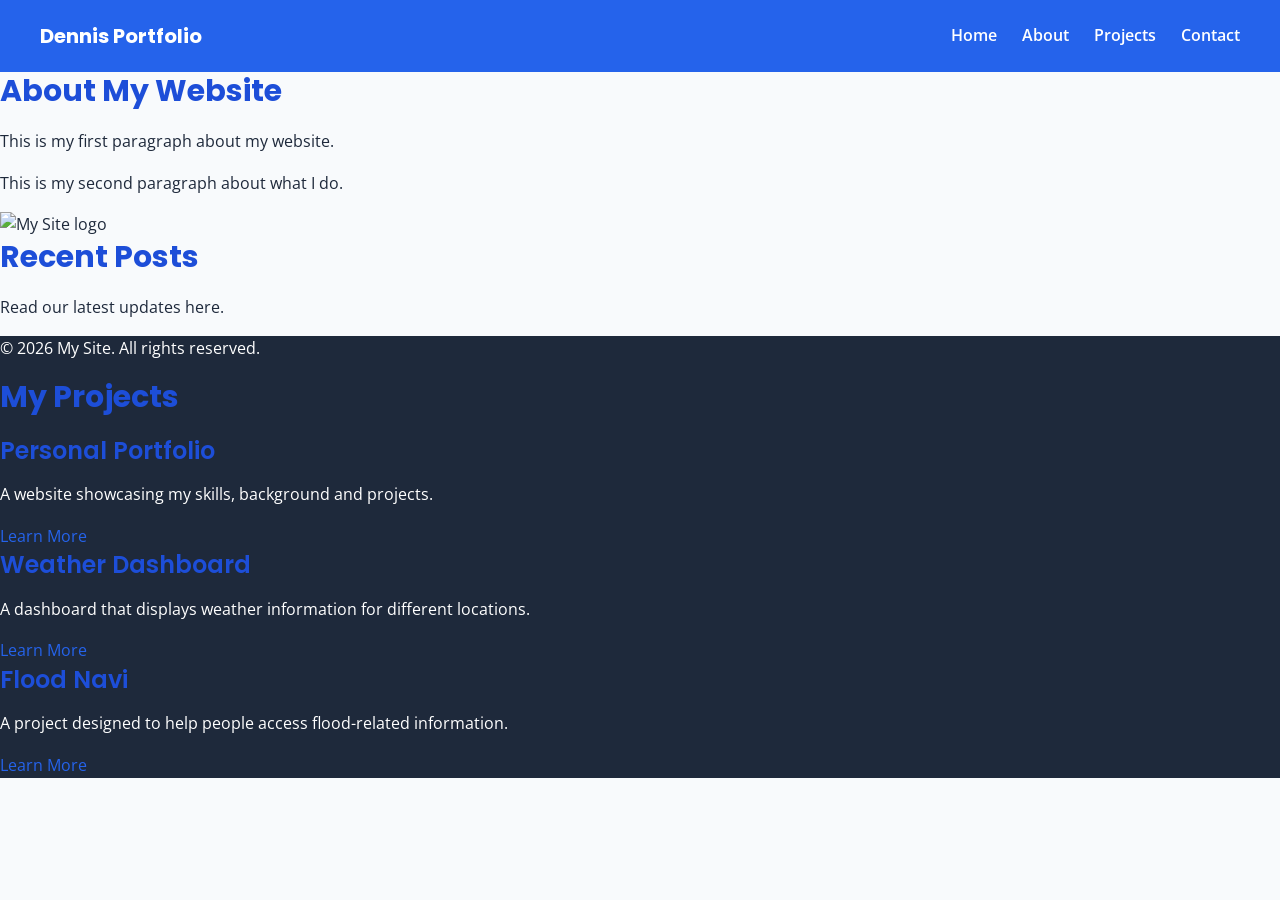
==== index.html @ c7c13a22 "Add project section with project cards Added a new section for projects with cards showcasing person" ====
<!DOCTYPE html>
<html lang="en">
<head>
    <meta charset="UTF-8">
    <meta name="viewport" content="width=device-width, initial-scale=1.0">
    <title>My Site</title>
   <link rel="stylesheet" href="styles.css"> 
</head>
<body>

<header class="navbar">
    <div class="logo">
        Dennis Portfolio
    </div>

    <nav class="nav-links">
        <a href="index.html">Home</a>
        <a href="about.html">About</a>
        <a href="project.html">Projects</a>
        <a href="contact.html">Contact</a>
    </nav>
</header>



    <main>
        <article>
            <h2>About My Website</h2>
            <p>This is my first paragraph about my website.</p>
            <p>This is my second paragraph about what I do.</p>

            <img src="logo.png" alt="My Site logo">
        </article>

        <aside>
            <h2>Recent Posts</h2>
            <p>Read our latest updates here.</p>
        </aside>
    </main>

    <footer>
        <p>&copy; 2026 My Site. All rights reserved.</p>
<section class="card-section">
    <h2>My Projects</h2>

    <div class="card-container">

        <div class="flex-card">
            <h3>Personal Portfolio</h3>
            <p>A website showcasing my skills, background and projects.</p>
            <a href="about.html" class="card-link">Learn More</a>
        </div>

        <div class="flex-card">
            <h3>Weather Dashboard</h3>
            <p>A dashboard that displays weather information for different locations.</p>
            <a href="#" class="card-link">Learn More</a>
        </div>

        <div class="flex-card">
            <h3>Flood Navi</h3>
            <p>A project designed to help people access flood-related information.</p>
            <a href="#" class="card-link">Learn More</a>
        </div>

    </div>
</section>

        
    </footer>

</body>
</html>
---- styles.css ----
/* =================================
   1. GOOGLE FONTS
================================= */

@import url('https://fonts.googleapis.com/css2?family=Open+Sans:wght@400;500;600;700&family=Poppins:wght@400;500;600;700;800&display=swap');


/* =================================
   2. CSS VARIABLES
================================= */

:root {

    /* COLOR SYSTEM */
    --color-primary: #2563EB;
    --color-secondary: #F59E0B;
    --color-background: #F8FAFC;
    --color-text: #1E293B;
    --color-muted: #64748B;

    /* PRIMARY VARIATIONS */
    --color-primary-light: #DBEAFE;
    --color-primary-dark: #1D4ED8;

    /* TYPOGRAPHY TYPE SCALE */
    --font-xs: 0.75rem;      /* 12px */
    --font-sm: 0.875rem;     /* 14px */
    --font-base: 1rem;       /* 16px */
    --font-lg: 1.125rem;     /* 18px */
    --font-xl: 1.25rem;      /* 20px */
    --font-2xl: 1.5rem;      /* 24px */
    --font-3xl: 1.875rem;    /* 30px */
    --font-4xl: 2.25rem;     /* 36px */
}


/* =================================
   3. RESET DEFAULT STYLES
================================= */

* {
    margin: 0;
    padding: 0;
    box-sizing: border-box;
}


/* =================================
   4. BASE TYPOGRAPHY
================================= */

body {
    font-family: 'Open Sans', sans-serif;
    font-size: var(--font-base);
    line-height: 1.6;
    color: var(--color-text);
    background-color: var(--color-background);
}


/* =================================
   5. HEADING STYLES
================================= */

h1, h2, h3, h4, h5, h6 {
    font-family: 'Poppins', sans-serif;
    color: var(--color-primary-dark);
    line-height: 1.3;
}

h1 {
    font-size: var(--font-4xl);
    font-weight: 800;
    margin-bottom: 20px;
}

h2 {
    font-size: var(--font-3xl);
    font-weight: 700;
    margin-bottom: 18px;
}

h3 {
    font-size: var(--font-2xl);
    font-weight: 600;
    margin-bottom: 16px;
}

h4 {
    font-size: var(--font-xl);
    font-weight: 600;
    margin-bottom: 14px;
}

h5 {
    font-size: var(--font-lg);
    font-weight: 500;
    margin-bottom: 12px;
}

h6 {
    font-size: var(--font-base);
    font-weight: 500;
    margin-bottom: 10px;
}


/* =================================
   6. PARAGRAPHS AND SMALL TEXT
================================= */

p {
    font-size: var(--font-base);
    margin-bottom: 16px;
}

small {
    font-size: var(--font-sm);
    color: var(--color-muted);
}


/* =================================
   7. LINKS
================================= */

a {
    color: var(--color-primary);
    text-decoration: none;
    transition: color 0.3s ease;
}

a:hover {
    color: var(--color-primary-dark);
    text-decoration: underline;
}


/* =================================
   8. BUTTONS
================================= */

button {
    font-family: 'Poppins', sans-serif;
    font-size: var(--font-sm);
    font-weight: 600;
    padding: 10px 20px;
    background-color: var(--color-primary);
    color: white;
    border: none;
    border-radius: 5px;
    cursor: pointer;
    transition: background-color 0.3s ease;
}

button:hover {
    background-color: var(--color-primary-dark);
}


/* =================================
   9. HEADER AND FOOTER
================================= */

header {
    background-color: var(--color-primary);
    color: white;
}

footer {
    background-color: var(--color-text);
    color: white;
}


/* =================================
   10. CARD COMPONENT
================================= */

.card {
    background-color: white;
    border: 1px solid var(--color-muted);
}


/* =================================
   11. HIGHLIGHT ELEMENTS
================================= */

.highlight {
    color: var(--color-secondary);
}

/* =================================
   TASK 4.1: FLEXBOX NAVIGATION BAR
================================= */

.navbar {
    display: flex;
    justify-content: space-between;
    align-items: center;
    padding: 20px 40px;
    background-color: var(--color-primary);
}

.logo {
    color: white;
    font-family: 'Poppins', sans-serif;
    font-size: var(--font-xl);
    font-weight: 700;
}

.nav-links {
    display: flex;
    gap: 25px;
    align-items: center;
}

.nav-links a {
    color: white;
    text-decoration: none;
    font-weight: 600;
}

.nav-links a:hover {
    color: var(--color-secondary);
}

/* Responsive layout for small screens */
@media (max-width: 600px) {
    .navbar {
        flex-direction: column;
        gap: 15px;
        padding: 20px;
    }

    .nav-links {
        flex-wrap: wrap;
        justify-content: center;
        gap: 15px;
    }
}
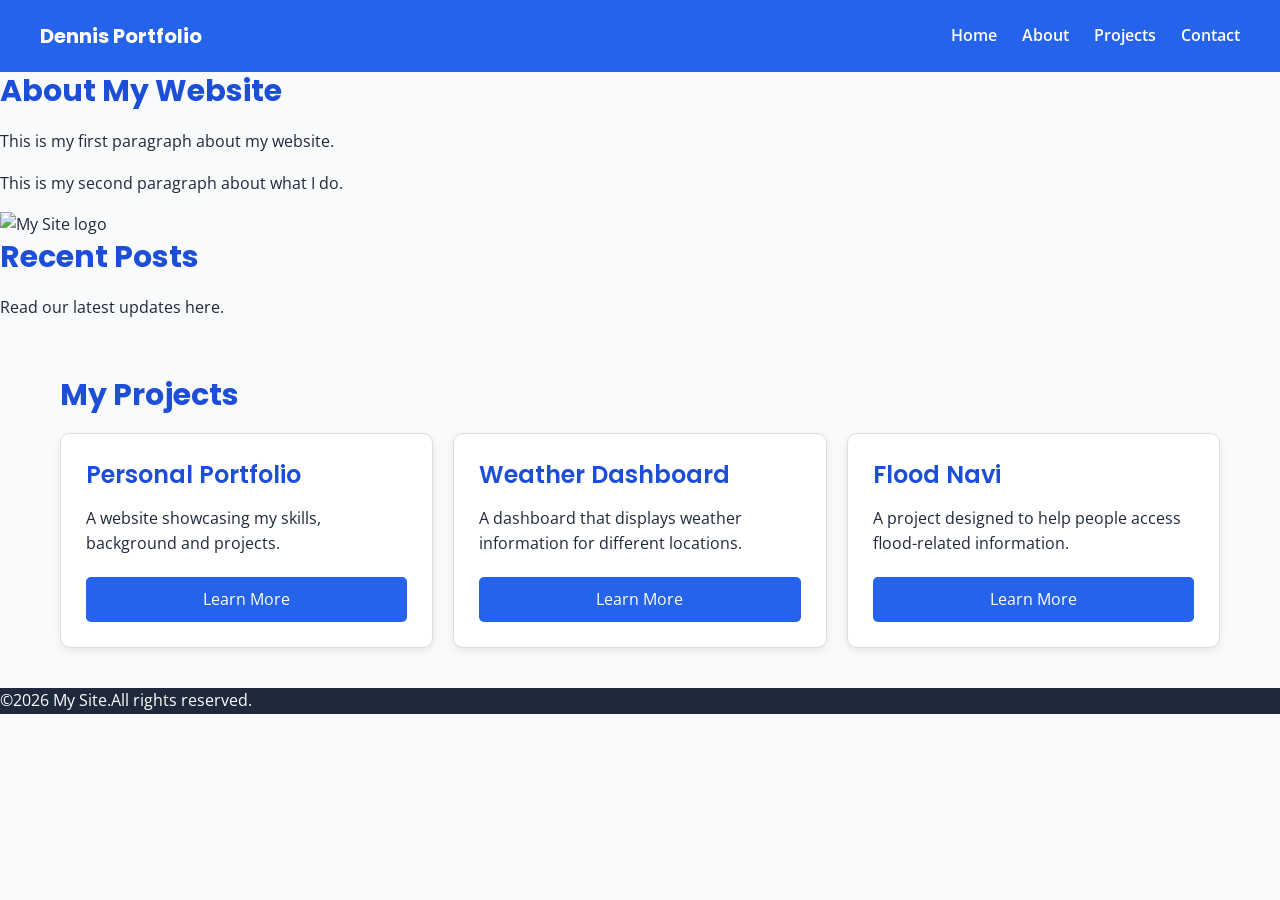
==== commit 45195933: "Fix HTML structure and formatting issues" ====
--- a/index.html
+++ b/index.html
@@ -39,8 +39,7 @@
         </aside>
     </main>
 
-    <footer>
-        <p>&copy; 2026 My Site. All rights reserved.</p>
+    
 <section class="card-section">
     <h2>My Projects</h2>
 
@@ -66,6 +65,9 @@
 
     </div>
 </section>
+    <footer>
+        <p>&copy;2026 My Site.All rights reserved.</p>
+    </footer>
 
         
     </footer>
--- a/styles.css
+++ b/styles.css
@@ -241,3 +241,55 @@
         gap: 15px;
     }
 }
+
+/* =================================
+   TASK 4.1: FLEXBOX CARD ROW
+================================= */
+
+.card-section {
+    padding: 40px 20px;
+    max-width: 1200px;
+    margin: 0 auto;
+}
+
+.card-container {
+    display: flex;
+    justify-content: space-between;
+    align-items: stretch;
+    flex-wrap: wrap;
+    gap: 20px;
+}
+
+.flex-card {
+    flex: 1 1 250px;
+    display: flex;
+    flex-direction: column;
+    padding: 25px;
+    background-color: white;
+    border: 1px solid #ddd;
+    border-radius: 10px;
+    box-shadow: 0 3px 8px rgba(0, 0, 0, 0.08);
+}
+
+.flex-card h3 {
+    margin-bottom: 15px;
+}
+
+.flex-card p {
+    margin-bottom: 20px;
+}
+
+.card-link {
+    margin-top: auto;
+    display: inline-block;
+    background-color: var(--color-primary);
+    color: white;
+    padding: 10px 15px;
+    border-radius: 5px;
+    text-align: center;
+}
+
+.card-link:hover {
+    background-color: var(--color-primary-dark);
+    color: white;
+}
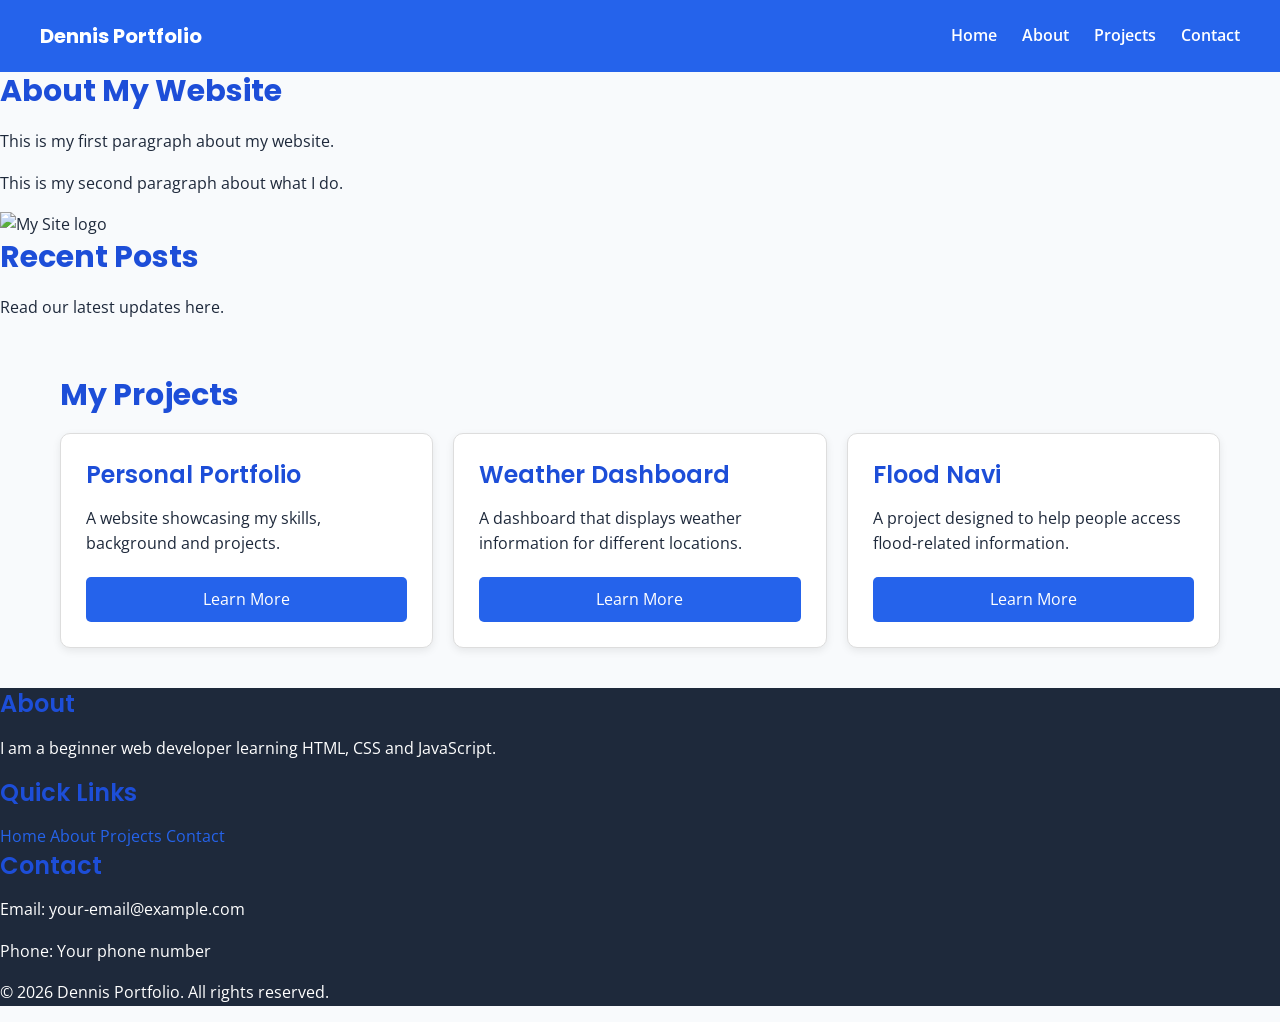
==== commit d1b0f709: "Enhance index.html with footer and additional content Added footer with about, quick links, and cont" ====
--- a/index.html
+++ b/index.html
@@ -65,12 +65,46 @@
 
     </div>
 </section>
-    <footer>
-        <p>&copy;2026 My Site.All rights reserved.</p>
-    </footer>
+    
+<footer class="site-footer">
+
+    <div class="footer-container">
+
+        <!-- About Column -->
+        <div class="footer-column">
+            <h3>About</h3>
+            <p>I am a beginner web developer learning HTML, CSS and JavaScript.</p>
+        </div>
+
+        <!-- Links Column -->
+        <div class="footer-column">
+            <h3>Quick Links</h3>
+            <a href="index.html">Home</a>
+            <a href="about.html">About</a>
+            <a href="project.html">Projects</a>
+            <a href="contact.html">Contact</a>
+        </div>
+
+        <!-- Contact Column -->
+        <div class="footer-column">
+            <h3>Contact</h3>
+            <p>Email: your-email@example.com</p>
+            <p>Phone: Your phone number</p>
+        </div>
+
+    </div>
+
+    <!-- Copyright -->
+    <div class="footer-bottom">
+        <p>&copy; 2026 Dennis Portfolio. All rights reserved.</p>
+    </div>
+
+</footer>
 
         
-    </footer>
+
+        
+    
 
 </body>
 </html>
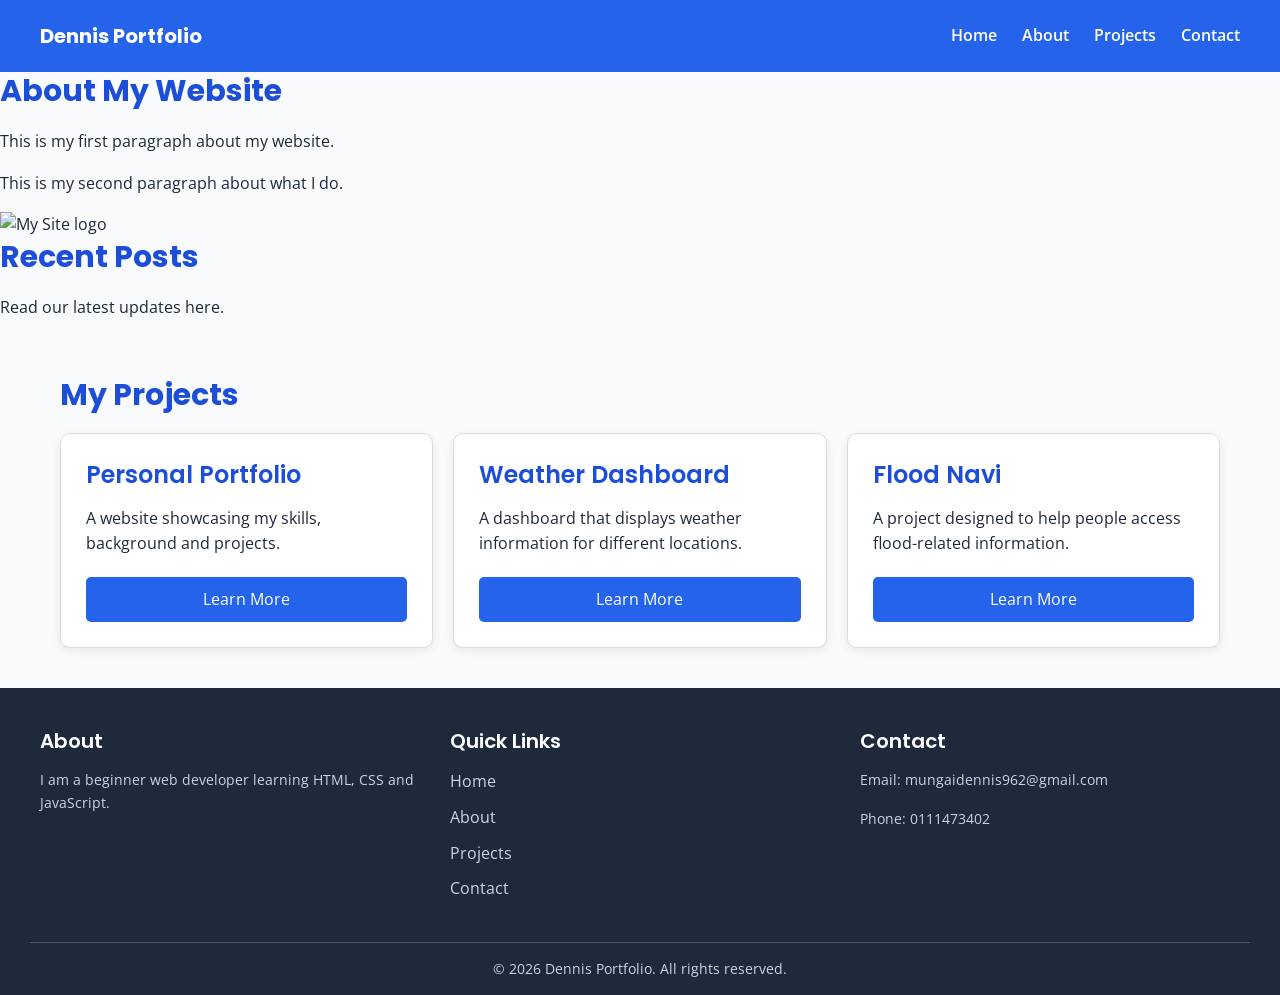
==== commit 7537d054: "Fix HTML formatting and structure" ====
--- a/index.html
+++ b/index.html
@@ -88,8 +88,8 @@
         <!-- Contact Column -->
         <div class="footer-column">
             <h3>Contact</h3>
-            <p>Email: your-email@example.com</p>
-            <p>Phone: Your phone number</p>
+            <p>Email: mungaidennis962@gmail.com</p>
+            <p>Phone: 0111473402</p>
         </div>
 
     </div>
--- a/styles.css
+++ b/styles.css
@@ -293,3 +293,73 @@
     background-color: var(--color-primary-dark);
     color: white;
 }
+
+/* =================================
+   TASK 4.1: FLEXBOX FOOTER
+================================= */
+
+.site-footer {
+    background-color: var(--color-text);
+    color: white;
+    padding: 40px 30px 15px;
+}
+
+.footer-container {
+    display: flex;
+    justify-content: space-between;
+    align-items: flex-start;
+    gap: 30px;
+    flex-wrap: wrap;
+    max-width: 1200px;
+    margin: 0 auto;
+}
+
+.footer-column {
+    flex: 1 1 200px;
+}
+
+.footer-column h3 {
+    color: white;
+    font-size: var(--font-xl);
+    margin-bottom: 15px;
+}
+
+.footer-column p {
+    color: #CBD5E1;
+    font-size: var(--font-sm);
+}
+
+.footer-column a {
+    display: block;
+    color: #CBD5E1;
+    margin-bottom: 10px;
+}
+
+.footer-column a:hover {
+    color: var(--color-secondary);
+}
+
+.footer-bottom {
+    text-align: center;
+    border-top: 1px solid #475569;
+    margin-top: 30px;
+    padding-top: 15px;
+}
+
+.footer-bottom p {
+    margin-bottom: 0;
+    font-size: var(--font-sm);
+    color: #CBD5E1;
+}
+
+/* Responsive footer */
+@media (max-width: 600px) {
+    .footer-container {
+        flex-direction: column;
+        gap: 20px;
+    }
+
+    .footer-column {
+        width: 100%;
+    }
+}
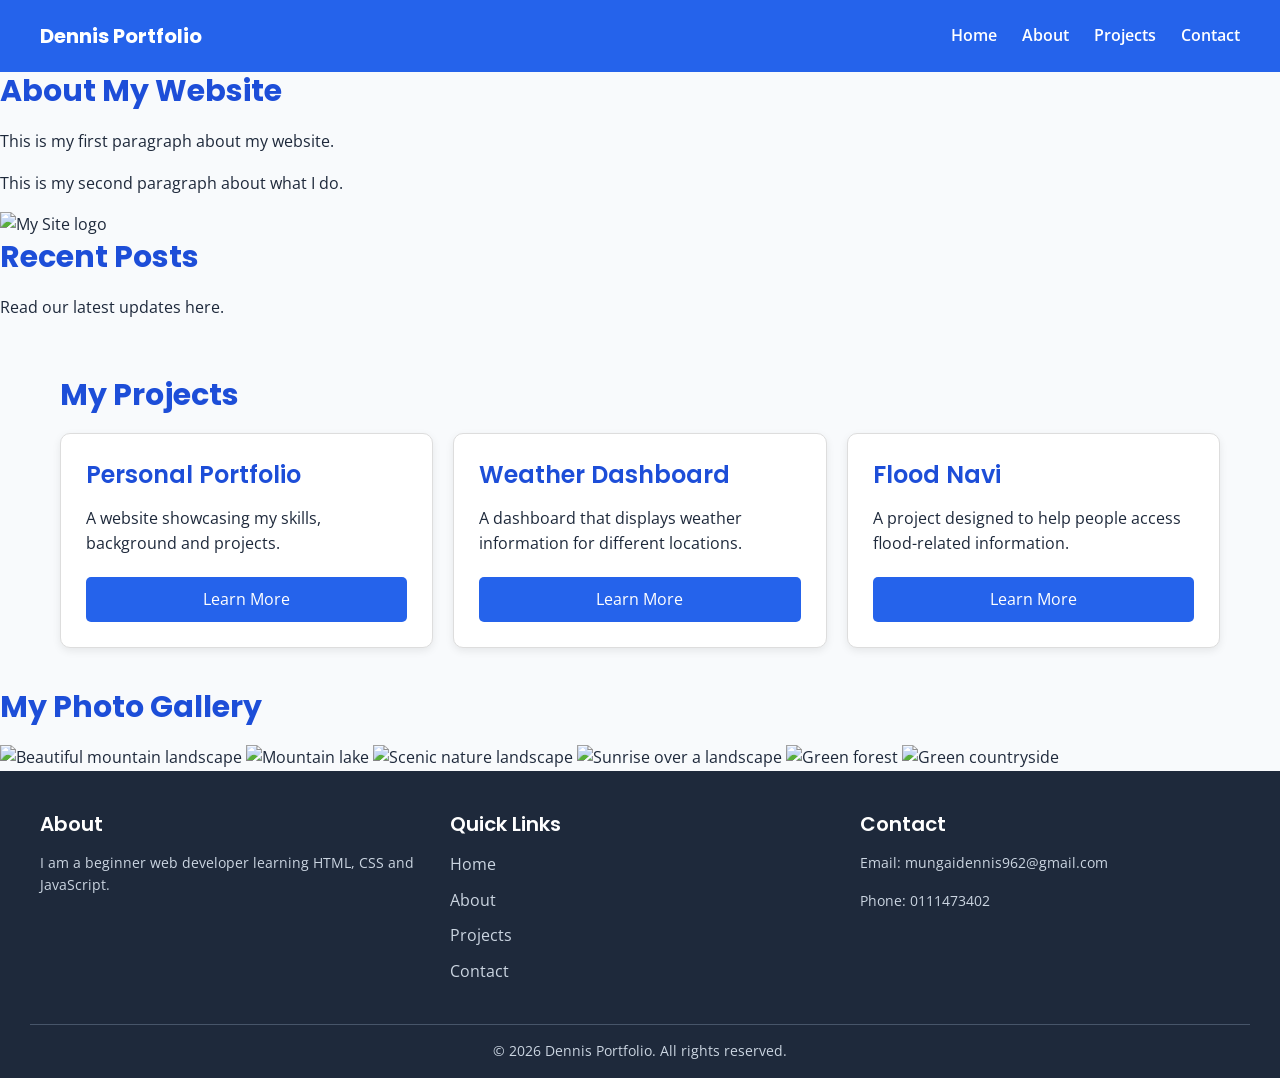
==== commit cf1e24da: "Add photo gallery section to index.html Added a photo gallery section to showcase images." ====
--- a/index.html
+++ b/index.html
@@ -65,6 +65,34 @@
 
     </div>
 </section>
+
+<section class="gallery-section">
+    <h2>My Photo Gallery</h2>
+
+    <div class="photo-gallery">
+
+        <img src="https://images.unsplash.com/photo-1500530855697-b586d89ba3ee?w=600"
+             alt="Beautiful mountain landscape">
+
+        <img src="https://images.unsplash.com/photo-1470770841072-f978cf4d019e?w=600"
+             alt="Mountain lake">
+
+        <img src="https://images.unsplash.com/photo-1501785888041-af3ef285b470?w=600"
+             alt="Scenic nature landscape">
+
+        <img src="https://images.unsplash.com/photo-1470252649378-9c29740c9fa8?w=600"
+             alt="Sunrise over a landscape">
+
+        <img src="https://images.unsplash.com/photo-1441974231531-c6227db76b6e?w=600"
+             alt="Green forest">
+
+        <img src="https://images.unsplash.com/photo-1472214103451-9374bd1c798e?w=600"
+             alt="Green countryside">
+    </div>
+</section>
+
+    
+    
     
 <footer class="site-footer">
 
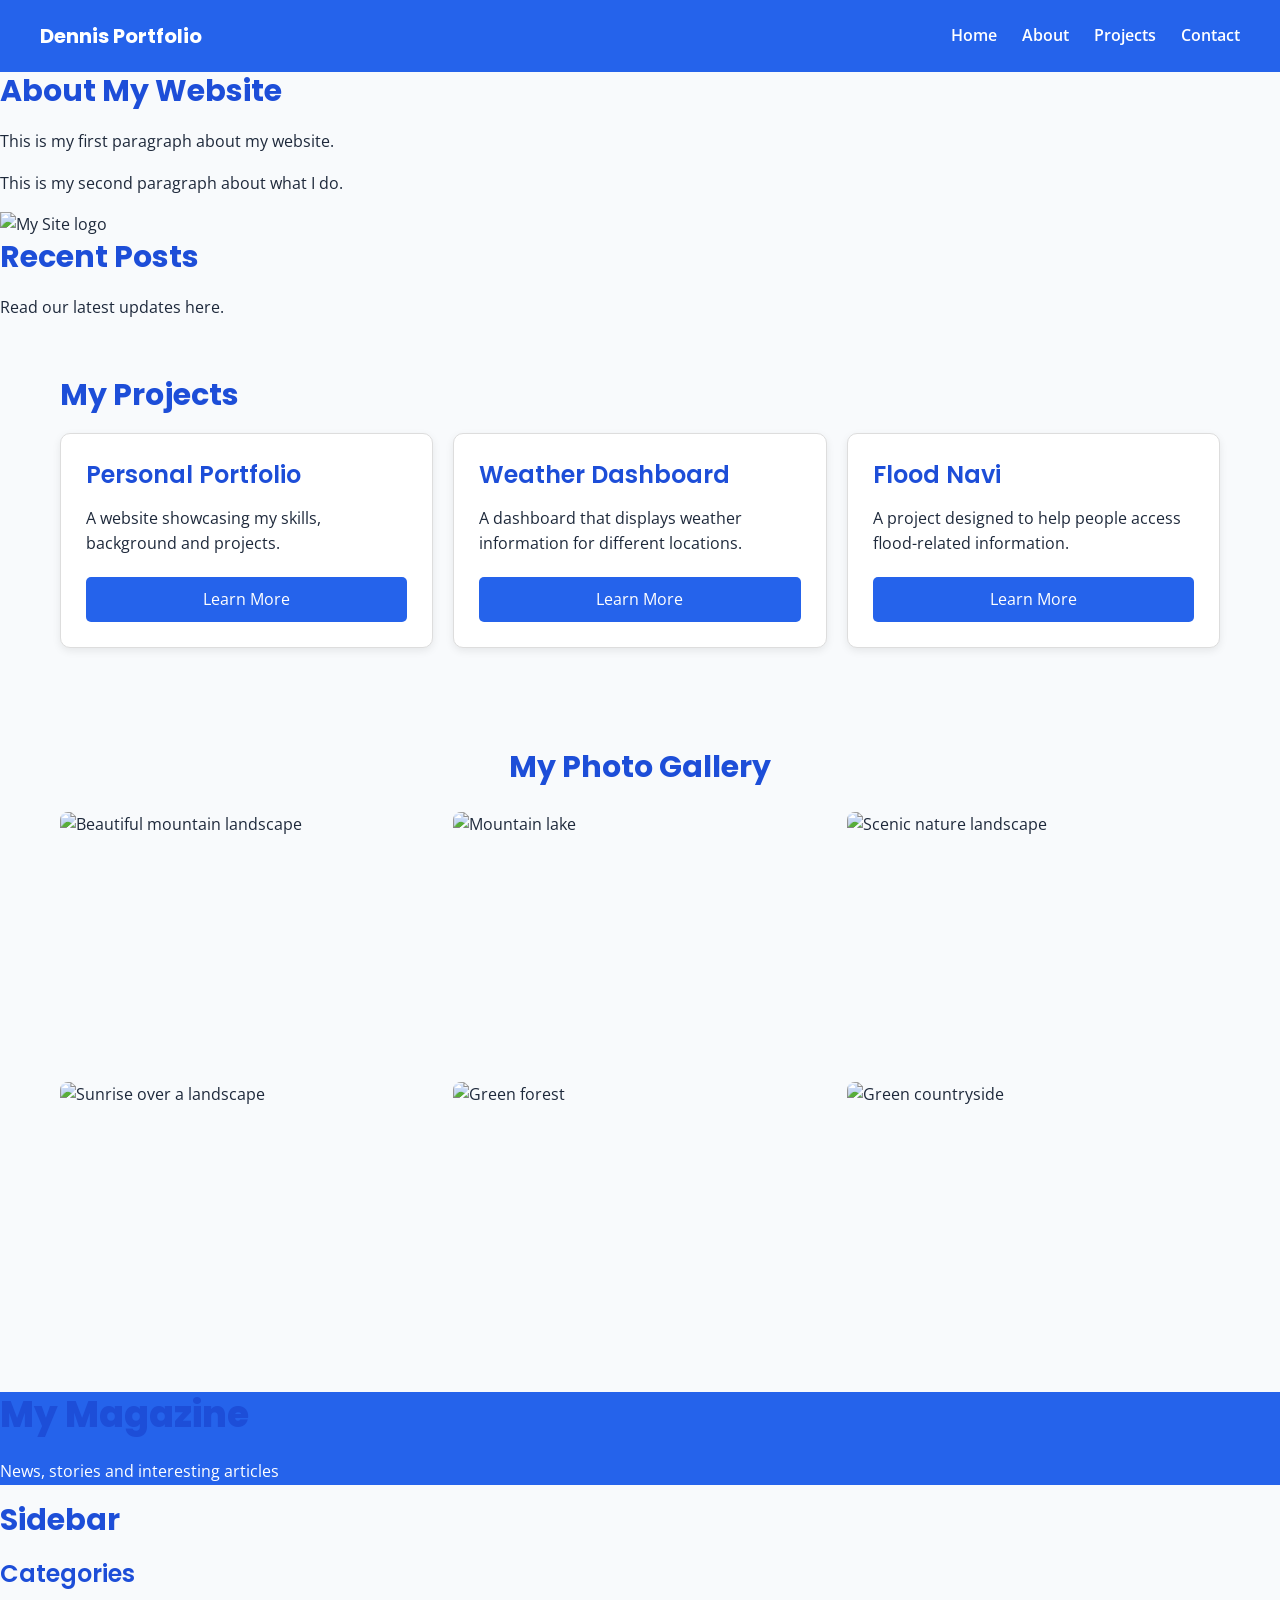
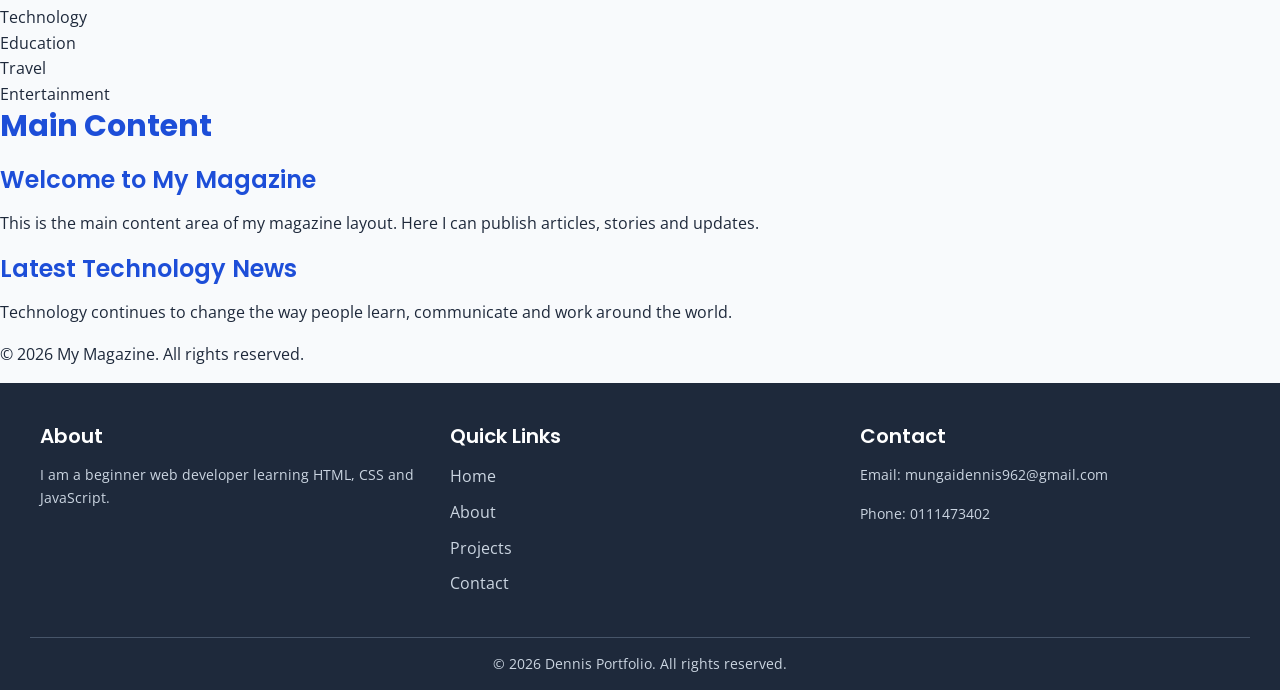
==== commit 769a12a8: "Implement magazine layout with articles and sidebar Added a magazine layout section with articles an" ====
--- a/index.html
+++ b/index.html
@@ -37,7 +37,7 @@
             <h2>Recent Posts</h2>
             <p>Read our latest updates here.</p>
         </aside>
-    </main>
+    
 
     
 <section class="card-section">
@@ -90,6 +90,47 @@
              alt="Green countryside">
     </div>
 </section>
+   
+<section class="magazine-layout">
+
+    <header class="magazine-header">
+        <h1>My Magazine</h1>
+        <p>News, stories and interesting articles</p>
+    </header>
+
+    <aside class="magazine-sidebar">
+        <h2>Sidebar</h2>
+        <h3>Categories</h3>
+        <ul>
+            <li>Technology</li>
+            <li>Education</li>
+            <li>Travel</li>
+            <li>Entertainment</li>
+        </ul>
+    </aside>
+
+    <article class="magazine-content">
+        <h2>Main Content</h2>
+
+        <h3>Welcome to My Magazine</h3>
+        <p>
+            This is the main content area of my magazine layout.
+            Here I can publish articles, stories and updates.
+        </p>
+
+        <h3>Latest Technology News</h3>
+        <p>
+            Technology continues to change the way people learn,
+            communicate and work around the world.
+        </p>
+    </article>
+
+    <div class="magazine-footer">
+        <p>© 2026 My Magazine. All rights reserved.</p>
+    </div>
+
+</section>
+    </main>
 
     
     
--- a/styles.css
+++ b/styles.css
@@ -363,3 +363,45 @@
         width: 100%;
     }
 }
+
+/* =================================
+   TASK 4.2: CSS GRID PHOTO GALLERY
+================================= */
+
+.gallery-section {
+    max-width: 1200px;
+    margin: 40px auto;
+    padding: 20px;
+}
+
+.gallery-section h2 {
+    text-align: center;
+    margin-bottom: 25px;
+}
+
+.photo-gallery {
+    display: grid;
+    grid-template-columns: repeat(3, 1fr);
+    gap: 20px;
+}
+
+.photo-gallery img {
+    width: 100%;
+    height: 250px;
+    object-fit: cover;
+    display: block;
+    border-radius: 8px;
+}
+
+/* Responsive layout */
+@media (max-width: 768px) {
+    .photo-gallery {
+        grid-template-columns: repeat(2, 1fr);
+    }
+}
+
+@media (max-width: 500px) {
+    .photo-gallery {
+        grid-template-columns: 1fr;
+    }
+}
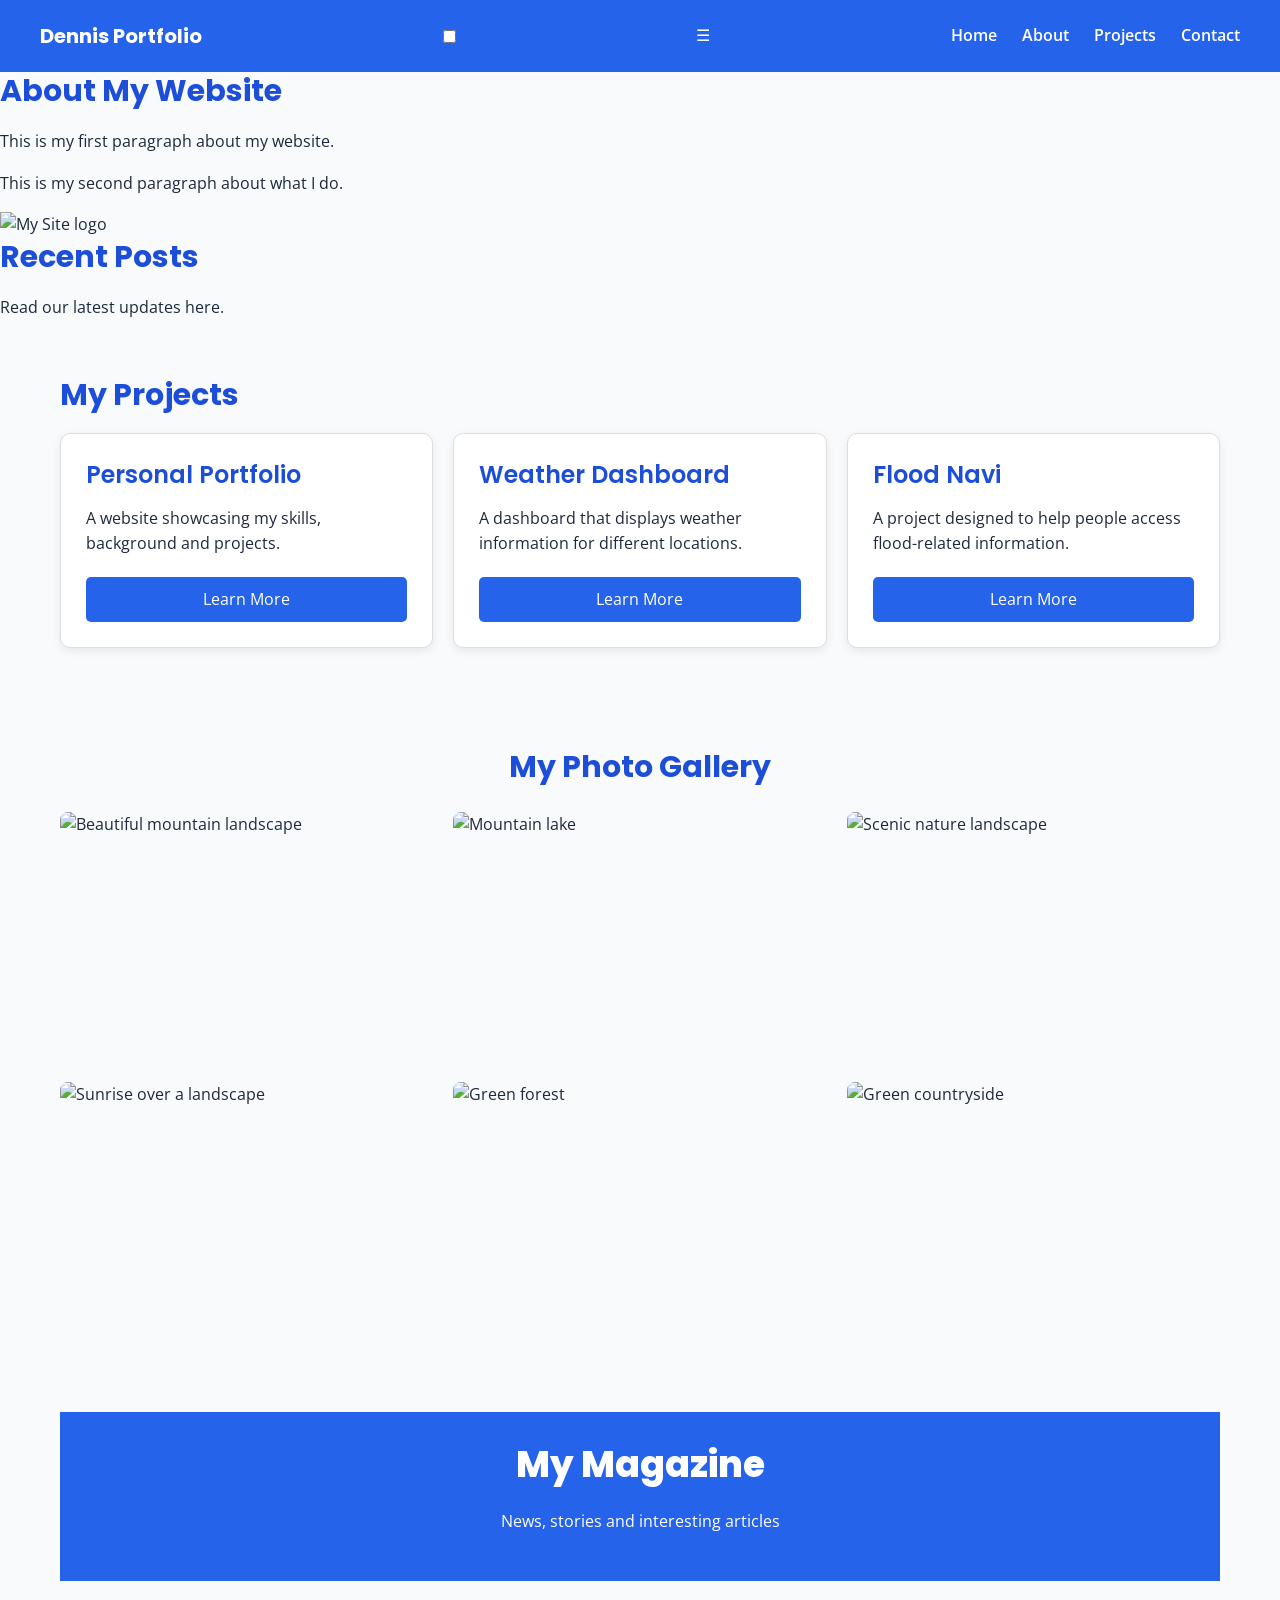
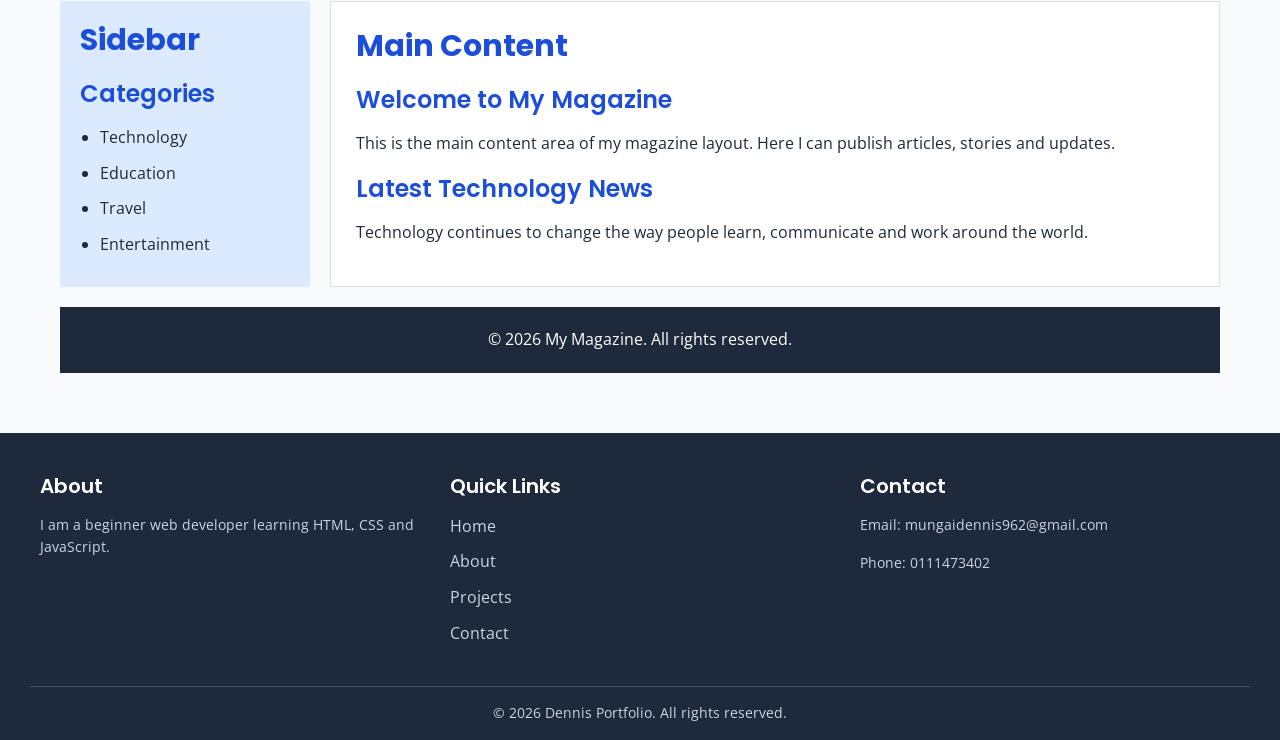
==== commit fe38ba38: "Refactor index.html for improved structure and navigation Updated the HTML structure to enhance acce" ====
--- a/index.html
+++ b/index.html
@@ -10,9 +10,14 @@
 <body>
 
 <header class="navbar">
-    <div class="logo">
-        Dennis Portfolio
-    </div>
+
+    <a href="index.html" class="logo">Dennis Portfolio</a>
+
+    <input type="checkbox" id="menu-toggle">
+
+    <label for="menu-toggle" class="menu-icon">
+        ☰
+    </label>
 
     <nav class="nav-links">
         <a href="index.html">Home</a>
@@ -20,7 +25,10 @@
         <a href="project.html">Projects</a>
         <a href="contact.html">Contact</a>
     </nav>
+
 </header>
+
+
 
 
 
--- a/styles.css
+++ b/styles.css
@@ -400,6 +400,165 @@
     }
 }
 
+/* =================================
+   TASK 4.2: MAGAZINE GRID LAYOUT
+================================= */
+
+.magazine-layout {
+    display: grid;
+
+    /* Two columns: sidebar and main content */
+    grid-template-columns: 250px 1fr;
+
+    /* Header, content and footer rows */
+    grid-template-rows: auto 1fr auto;
+
+    grid-template-areas:
+        "header header"
+        "sidebar content"
+        "footer footer";
+
+    gap: 20px;
+
+    max-width: 1200px;
+    margin: 40px auto;
+    padding: 20px;
+}
+
+/* Header */
+.magazine-header {
+    grid-area: header;
+    background-color: var(--color-primary);
+    color: white;
+    padding: 30px;
+    text-align: center;
+}
+
+.magazine-header h1 {
+    color: white;
+}
+
+/* Sidebar */
+.magazine-sidebar {
+    grid-area: sidebar;
+    background-color: var(--color-primary-light);
+    padding: 20px;
+}
+
+.magazine-sidebar ul {
+    padding-left: 20px;
+}
+
+.magazine-sidebar li {
+    margin-bottom: 10px;
+}
+
+/* Main Content */
+.magazine-content {
+    grid-area: content;
+    background-color: white;
+    padding: 25px;
+    border: 1px solid #ddd;
+}
+
+/* Footer */
+.magazine-footer {
+    grid-area: footer;
+    background-color: var(--color-text);
+    color: white;
+    text-align: center;
+    padding: 20px;
+}
+
+.magazine-footer p {
+    margin-bottom: 0;
+}
+
+/* Responsive layout */
+@media (max-width: 600px) {
+    .magazine-layout {
+        grid-template-columns: 1fr;
+
+        grid-template-areas:
+            "header"
+            "sidebar"
+            "content"
+            "footer";
+    }
+}
+
+/* =================================
+   TASK 4.2: RESPONSIVE PROJECT GRID
+================================= */
+
+.projects-page {
+    max-width: 1200px;
+    margin: 40px auto;
+    padding: 20px;
+}
+
+.projects-page > h1,
+.projects-page > p {
+    text-align: center;
+}
+
+/* Desktop: 3 columns */
+.projects-grid {
+    display: grid;
+    grid-template-columns: repeat(3, 1fr);
+    gap: 25px;
+    margin-top: 30px;
+}
+
+/* Project cards */
+.project-card {
+    background-color: white;
+    padding: 25px;
+    border: 1px solid #ddd;
+    border-radius: 10px;
+    box-shadow: 0 3px 8px rgba(0, 0, 0, 0.08);
+
+    display: flex;
+    flex-direction: column;
+}
+
+.project-card h2 {
+    font-size: var(--font-xl);
+    margin-bottom: 15px;
+}
+
+.project-card p {
+    font-size: var(--font-sm);
+}
+
+.project-card a {
+    display: inline-block;
+    background-color: var(--color-primary);
+    color: white;
+    padding: 10px 15px;
+    border-radius: 5px;
+    text-align: center;
+    margin-top: auto;
+}
+
+.project-card a:hover {
+    background-color: var(--color-primary-dark);
+}
+
+/* Tablet: 2 columns */
+@media (max-width: 900px) {
+    .projects-grid {
+        grid-template-columns: repeat(2, 1fr);
+    }
+}
+
+/* Mobile: 1 column */
+@media (max-width: 600px) {
+    .projects-grid {
+        grid-template-columns: 1fr;
+    }
+}
+
 @media (max-width: 500px) {
     .photo-gallery {
         grid-template-columns: 1fr;
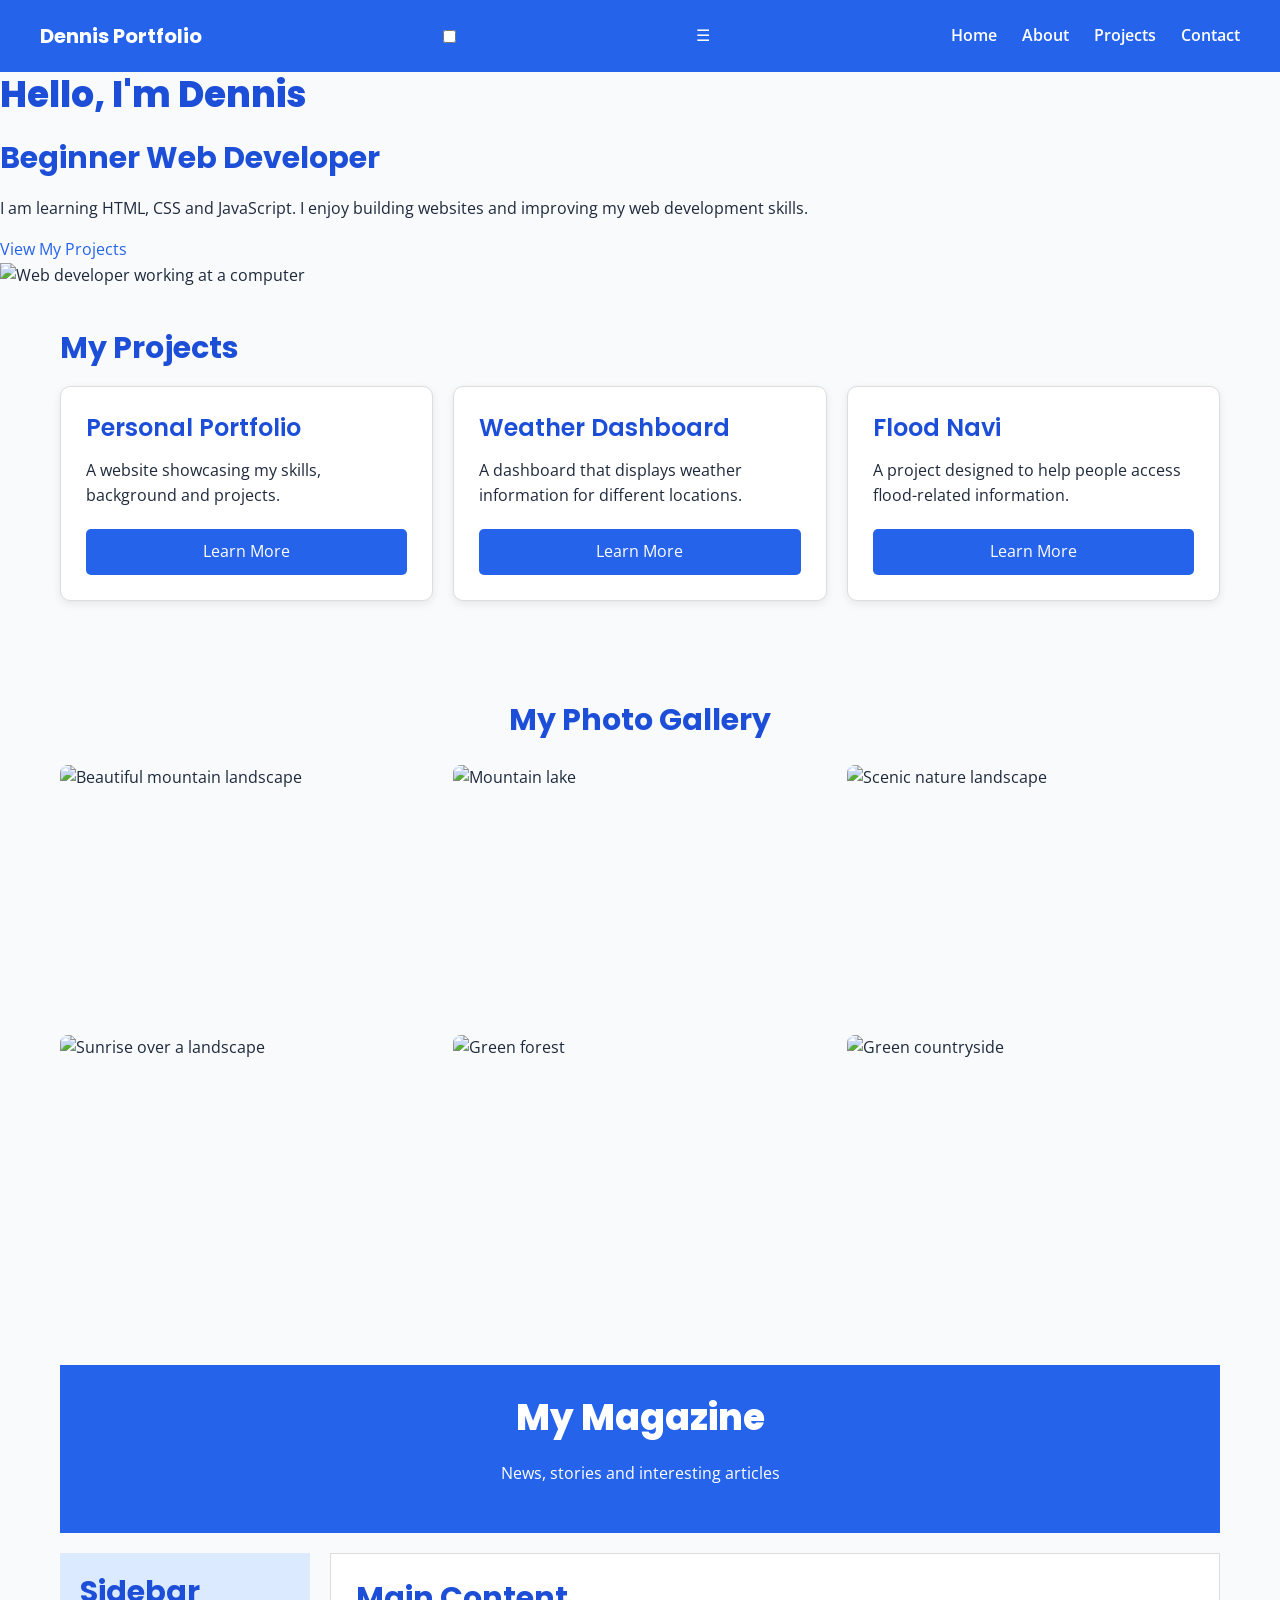
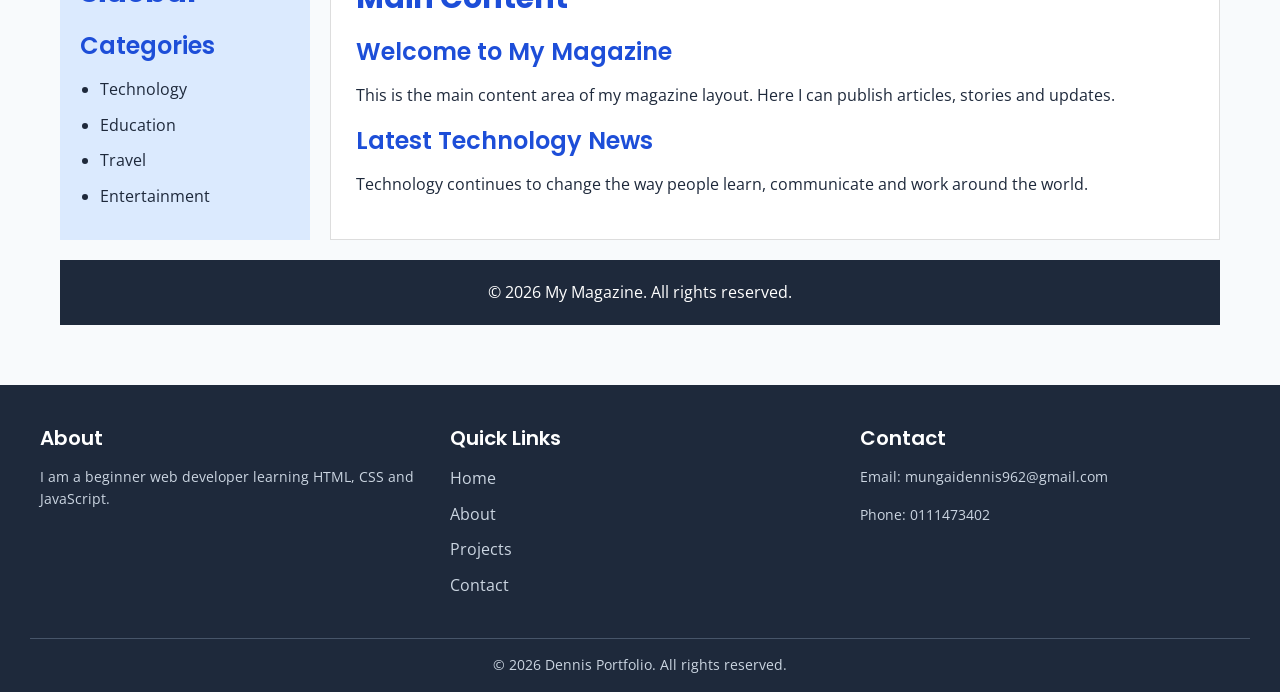
==== commit b07a4c79: "Restore complete index.html structure Restored the index.html file with the complete HTML structure," ====
--- a/index.html
+++ b/index.html
@@ -32,19 +32,37 @@
 
 
 
-    <main>
-        <article>
-            <h2>About My Website</h2>
-            <p>This is my first paragraph about my website.</p>
-            <p>This is my second paragraph about what I do.</p>
-
-            <img src="logo.png" alt="My Site logo">
-        </article>
-
-        <aside>
-            <h2>Recent Posts</h2>
-            <p>Read our latest updates here.</p>
-        </aside>
+    
+        
+<main>
+
+    <section class="hero">
+
+        <div class="hero-content">
+            <h1>Hello, I'm Dennis</h1>
+
+            <h2>Beginner Web Developer</h2>
+
+            <p>
+                I am learning HTML, CSS and JavaScript.
+                I enjoy building websites and improving
+                my web development skills.
+            </p>
+
+            <a href="project.html" class="hero-button">
+                View My Projects
+            </a>
+        </div>
+
+        <div class="hero-image">
+            <img src="https://images.unsplash.com/photo-1498050108023-c5249f4df085?w=800"
+                 alt="Web developer working at a computer">
+        </div>
+
+    </section>
+
+
+
     
 
     
